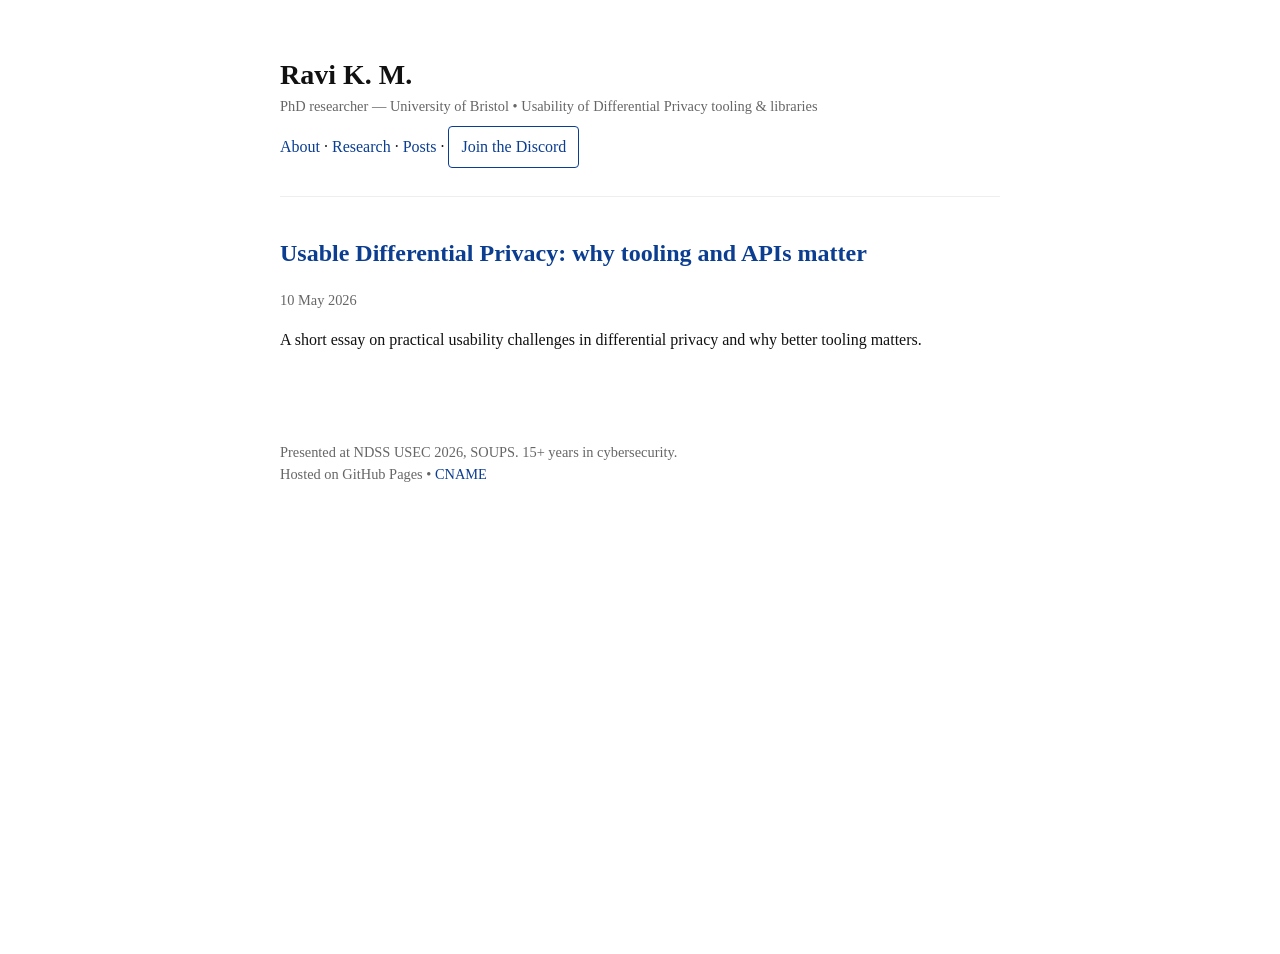
==== index.html @ 054b1d30 "Publish expanded content: research page and blog post" ====
<!doctype html>
<html lang="en">
<head>
  <meta charset="utf-8">
  <meta name="viewport" content="width=device-width,initial-scale=1">
  <title>Ravi K. M. — Privability Works</title>
  <link rel="stylesheet" href="/style.css">
</head>
<body>
  <div class="container">
    <header class="header">
      <div>
        <h1>Ravi K. M.</h1>
        <div class="meta">PhD researcher — University of Bristol • Usability of Differential Privacy tooling & libraries</div>
        <nav>
          <a href="/about.html">About</a> · <a href="/research.html">Research</a> · <a href="/posts/">Posts</a> · <a class="button" href="https://discord.gg/Y8wq6J8RS">Join the Discord</a>
        </nav>
      </div>
    </header>

    <section class="post-list">
      <article class="post">
        <a href="/posts/2026-05-10-usable-differential-privacy.html"><h2>Usable Differential Privacy: why tooling and APIs matter</h2></a>
        <div class="meta">10 May 2026</div>
        <p>A short essay on practical usability challenges in differential privacy and why better tooling matters.</p>
      </article>
    </section>

    <footer class="footer">
      <div>Presented at NDSS USEC 2026, SOUPS. 15+ years in cybersecurity.</div>
      <div>Hosted on GitHub Pages • <a href="/CNAME">CNAME</a></div>
    </footer>
  </div>
</body>
</html>
---- style.css ----
:root{--bg:#fff;--fg:#111;--accent:#0b3d91}
*{box-sizing:border-box}
html,body{height:100%}
body{font-family: Georgia, 'Times New Roman', serif;margin:0;color:var(--fg);background:var(--bg);line-height:1.5}
.container{max-width:760px;margin:6vh auto;padding:0 20px}
.header{display:flex;align-items:baseline;gap:20px}
h1{font-size:28px;margin:0}
nav{margin-top:8px}
a{color:var(--accent);text-decoration:none}
.post-list{margin-top:28px}
.post{padding:18px 0;border-top:1px solid #eee}
.meta{color:#666;font-size:0.9rem}
.footer{margin-top:56px;color:#666;font-size:0.9rem}
.button{display:inline-block;padding:8px 12px;border:1px solid var(--accent);color:var(--accent);border-radius:4px}
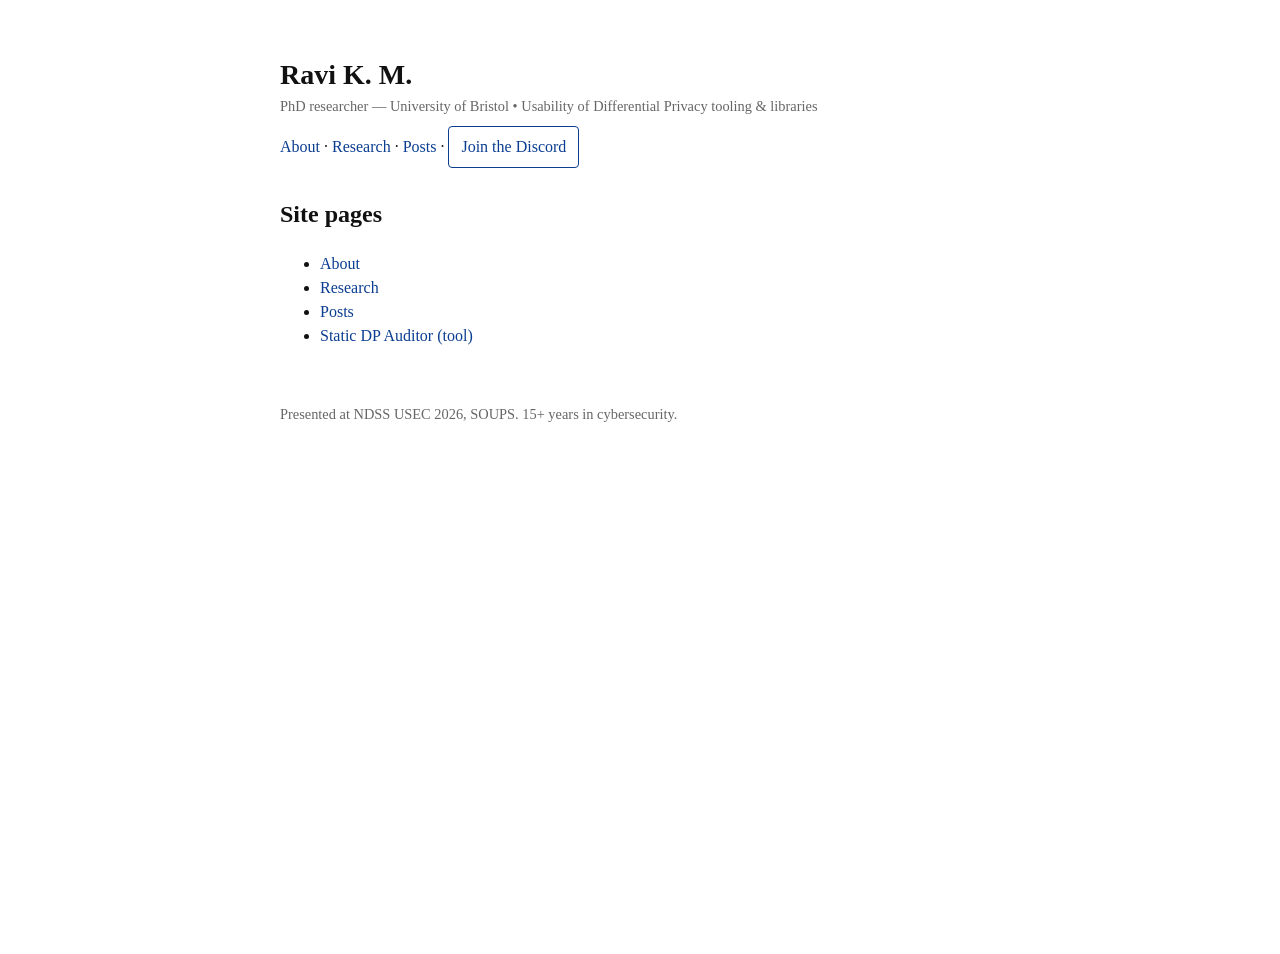
==== commit bb8e793e: "Remove GitHub Pages CNAME footer; add pages index; rename SAPT page to Static DP Auditor and update " ====
--- a/index.html
+++ b/index.html
@@ -13,23 +13,23 @@
         <h1>Ravi K. M.</h1>
         <div class="meta">PhD researcher — University of Bristol • Usability of Differential Privacy tooling & libraries</div>
         <nav>
-          <a href="/about.html">About</a> · <a href="/research.html">Research</a> · <a href="/posts/">Posts</a> · <a class="button" href="https://discord.gg/Y8wq6J8RS">Join the Discord</a>
+          <a href="/about.html">About</a> · <a href="/research.html">Research</a> · <a href="/posts/">Posts</a> · <a class="button" href="https://discord.gg/bbJQppWjr">Join the Discord</a>
         </nav>
       </div>
     </header>
 
     <section class="post-list">
-      <article class="post">
-        <a href="/posts/2026-05-10-usable-differential-privacy.html"><h2>Usable Differential Privacy: why tooling and APIs matter</h2></a>
-        <div class="meta">10 May 2026</div>
-        <p>A short essay on practical usability challenges in differential privacy and why better tooling matters.</p>
-      </article>
+      <h2>Site pages</h2>
+      <ul>
+        <li><a href="/about.html">About</a></li>
+        <li><a href="/research.html">Research</a></li>
+        <li><a href="/posts/">Posts</a></li>
+        <li><a href="/posts/static-dp-auditor.html">Static DP Auditor (tool)</a></li>
+      </ul>
     </section>
 
     <footer class="footer">
-      <div>Presented at NDSS USEC 2026, SOUPS. 15+ years in cybersecurity.</div>
-      <div>Hosted on GitHub Pages • <a href="/CNAME">CNAME</a></div>
-    </footer>
+      <div>Presented at NDSS USEC 2026, SOUPS. 15+ years in cybersecurity.</div></footer>
   </div>
 </body>
 </html>
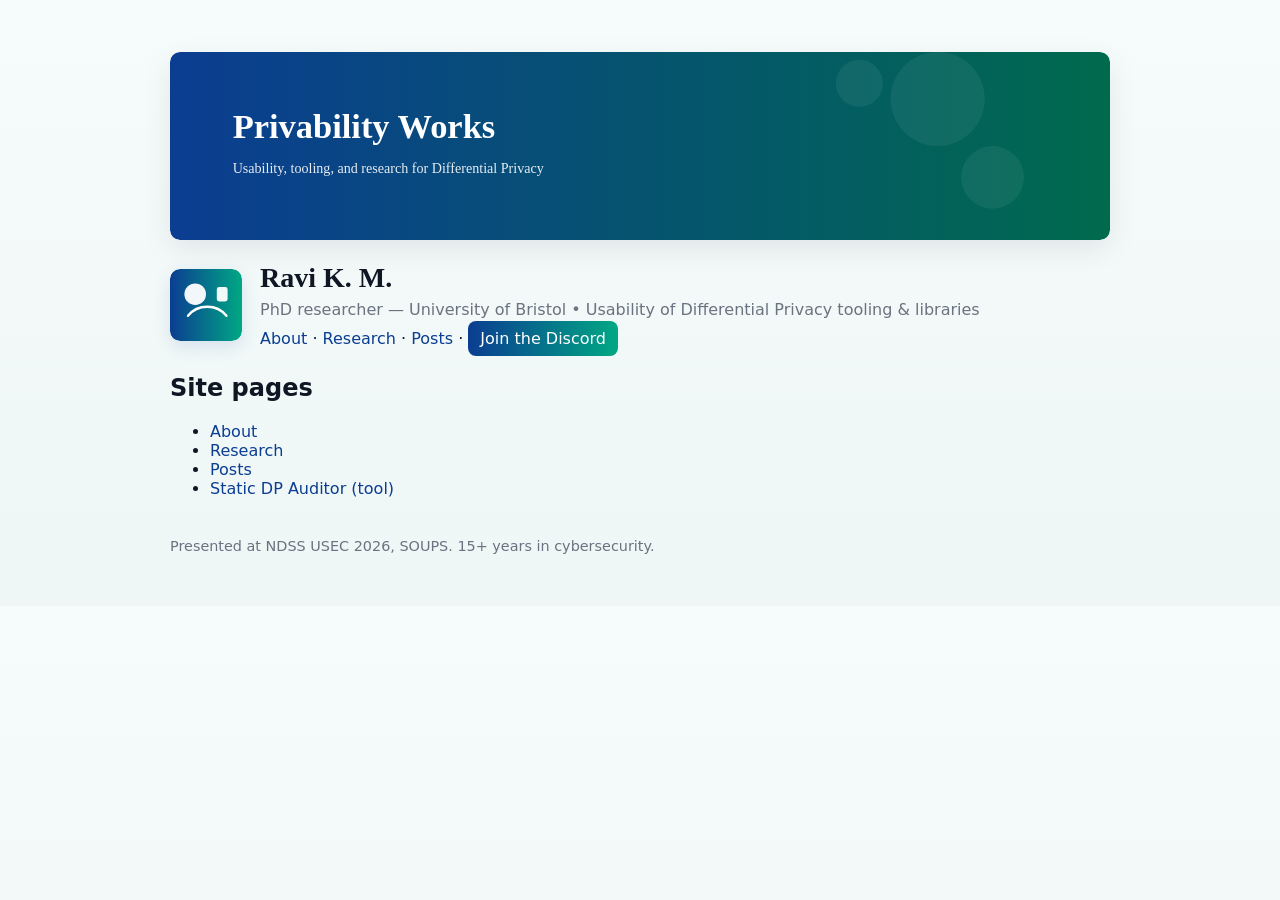
==== commit 909d09bc: "Beautify site: colorful theme, banner, DP icon, and layout improvements" ====
--- a/index.html
+++ b/index.html
@@ -8,7 +8,9 @@
 </head>
 <body>
   <div class="container">
-    <header class="header">
+    <img class="banner" src="/assets/banner.svg" alt="Privability Works banner">
+<header class="header">
+  <img class="logo" src="/assets/dp-icon.svg" alt="DP icon">
       <div>
         <h1>Ravi K. M.</h1>
         <div class="meta">PhD researcher — University of Bristol • Usability of Differential Privacy tooling & libraries</div>
--- a/style.css
+++ b/style.css
@@ -1,14 +1,22 @@
-:root{--bg:#fff;--fg:#111;--accent:#0b3d91}
+:root{
+  --bg:#f6fbfb; --card:#ffffff; --text:#0f1724; --muted:#6b7280; --accent:#0b3d91; --accent-2:#00a884;
+}
 *{box-sizing:border-box}
-html,body{height:100%}
-body{font-family: Georgia, 'Times New Roman', serif;margin:0;color:var(--fg);background:var(--bg);line-height:1.5}
-.container{max-width:760px;margin:6vh auto;padding:0 20px}
-.header{display:flex;align-items:baseline;gap:20px}
-h1{font-size:28px;margin:0}
-nav{margin-top:8px}
+body{font-family:Inter, system-ui, -apple-system, 'Segoe UI', Roboto, 'Helvetica Neue', Arial; margin:0; background:linear-gradient(180deg,#f6fbfb 0%, #eef7f6 100%); color:var(--text);}
+.container{max-width:980px;margin:32px auto;padding:20px}
+.header{display:flex;align-items:center;gap:18px}
+.logo{width:72px;height:72px;border-radius:10px;box-shadow:0 6px 18px rgba(11,61,145,0.12)}
+h1{font-family:Georgia, 'Times New Roman', serif;font-size:28px;margin:0}
+.meta{color:var(--muted);margin-top:6px}
+nav{margin-top:10px}
 a{color:var(--accent);text-decoration:none}
-.post-list{margin-top:28px}
-.post{padding:18px 0;border-top:1px solid #eee}
-.meta{color:#666;font-size:0.9rem}
-.footer{margin-top:56px;color:#666;font-size:0.9rem}
-.button{display:inline-block;padding:8px 12px;border:1px solid var(--accent);color:var(--accent);border-radius:4px}
+.button{background:linear-gradient(90deg,var(--accent),var(--accent-2));color:#fff;padding:8px 12px;border-radius:8px;border:none;text-decoration:none}
+.post-list{margin-top:26px}
+.post{background:var(--card);border-radius:10px;padding:16px;margin:16px 0;box-shadow:0 8px 24px rgba(12,38,63,0.06)}
+.post h2{margin:0 0 6px 0}
+.meta-small{color:var(--muted);font-size:0.9rem}
+.footer{margin-top:40px;color:var(--muted);font-size:0.9rem}
+.banner{width:100%;border-radius:10px;overflow:hidden;box-shadow:0 10px 30px rgba(2,6,23,0.08);margin-bottom:18px}
+.grid{display:grid;grid-template-columns:1fr 300px;gap:20px}
+.card{background:var(--card);padding:16px;border-radius:10px;box-shadow:0 6px 18px rgba(2,6,23,0.04)}
+@media(max-width:900px){.grid{grid-template-columns:1fr} .logo{width:56px;height:56px}}
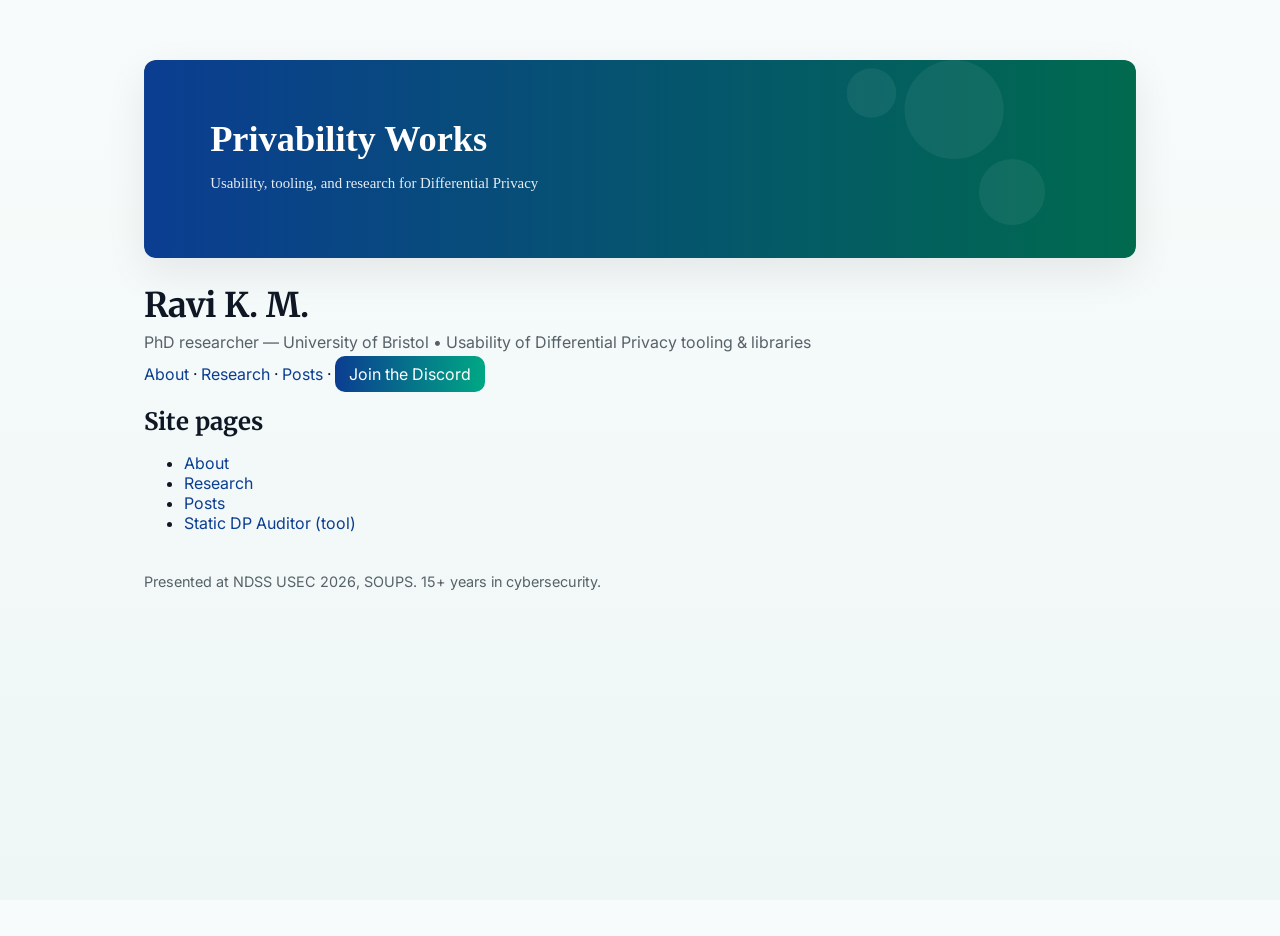
==== commit 87c15d30: "Add Google Fonts link to pages; remove dp-icon usages" ====
--- a/index.html
+++ b/index.html
@@ -4,14 +4,14 @@
   <meta charset="utf-8">
   <meta name="viewport" content="width=device-width,initial-scale=1">
   <title>Ravi K. M. — Privability Works</title>
+    <link href="https://fonts.googleapis.com/css2?family=Inter:wght@300;400;600;700&family=Merriweather:wght@300;400;700&display=swap" rel="stylesheet">
   <link rel="stylesheet" href="/style.css">
 </head>
 <body>
   <div class="container">
     <img class="banner" src="/assets/banner.svg" alt="Privability Works banner">
 <header class="header">
-  <img class="logo" src="/assets/dp-icon.svg" alt="DP icon">
-      <div>
+<div>
         <h1>Ravi K. M.</h1>
         <div class="meta">PhD researcher — University of Bristol • Usability of Differential Privacy tooling & libraries</div>
         <nav>
--- a/style.css
+++ b/style.css
@@ -1,22 +1,24 @@
-:root{
-  --bg:#f6fbfb; --card:#ffffff; --text:#0f1724; --muted:#6b7280; --accent:#0b3d91; --accent-2:#00a884;
-}
+:root{--bg:#f8fbfb;--card:#ffffff;--text:#0f1724;--muted:#576268;--accent:#0b3d91;--accent-2:#00a884}
 *{box-sizing:border-box}
-body{font-family:Inter, system-ui, -apple-system, 'Segoe UI', Roboto, 'Helvetica Neue', Arial; margin:0; background:linear-gradient(180deg,#f6fbfb 0%, #eef7f6 100%); color:var(--text);}
-.container{max-width:980px;margin:32px auto;padding:20px}
-.header{display:flex;align-items:center;gap:18px}
-.logo{width:72px;height:72px;border-radius:10px;box-shadow:0 6px 18px rgba(11,61,145,0.12)}
-h1{font-family:Georgia, 'Times New Roman', serif;font-size:28px;margin:0}
+html,body{height:100%}
+body{font-family:'Inter', system-ui, -apple-system, 'Segoe UI', Roboto, Arial; margin:0; background:linear-gradient(180deg,#f8fbfb 0%, #eef7f6 100%); color:var(--text); -webkit-font-smoothing:antialiased}
+.container{max-width:1040px;margin:36px auto;padding:24px}
+.banner{width:100%;border-radius:12px;overflow:hidden;box-shadow:0 14px 40px rgba(2,6,23,0.08);margin-bottom:22px}
+.header{display:flex;align-items:flex-start;gap:18px}
+h1,h2,h3{font-family:'Merriweather', Georgia, 'Times New Roman', serif;margin:0}
+h1{font-size:34px}
 .meta{color:var(--muted);margin-top:6px}
-nav{margin-top:10px}
+nav{margin-top:12px}
 a{color:var(--accent);text-decoration:none}
-.button{background:linear-gradient(90deg,var(--accent),var(--accent-2));color:#fff;padding:8px 12px;border-radius:8px;border:none;text-decoration:none}
-.post-list{margin-top:26px}
-.post{background:var(--card);border-radius:10px;padding:16px;margin:16px 0;box-shadow:0 8px 24px rgba(12,38,63,0.06)}
+.button{background:linear-gradient(90deg,var(--accent),var(--accent-2));color:#fff;padding:8px 14px;border-radius:10px;border:none;text-decoration:none}
+.grid{display:grid;grid-template-columns:1fr 320px;gap:26px}
+.card{background:var(--card);padding:18px;border-radius:12px;box-shadow:0 10px 30px rgba(2,6,23,0.04)}
+.post-list{margin-top:22px}
+.post{background:transparent;border-radius:10px;padding:14px;margin:14px 0;transition:transform .22s ease, box-shadow .22s ease}
+.post:hover{transform:translateY(-6px);box-shadow:0 18px 40px rgba(2,6,23,0.08)}
 .post h2{margin:0 0 6px 0}
-.meta-small{color:var(--muted);font-size:0.9rem}
+.meta-small{color:var(--muted);font-size:0.95rem}
 .footer{margin-top:40px;color:var(--muted);font-size:0.9rem}
-.banner{width:100%;border-radius:10px;overflow:hidden;box-shadow:0 10px 30px rgba(2,6,23,0.08);margin-bottom:18px}
-.grid{display:grid;grid-template-columns:1fr 300px;gap:20px}
-.card{background:var(--card);padding:16px;border-radius:10px;box-shadow:0 6px 18px rgba(2,6,23,0.04)}
-@media(max-width:900px){.grid{grid-template-columns:1fr} .logo{width:56px;height:56px}}
+.fade-in{animation:fadeIn .6s ease both}
+@keyframes fadeIn{from{opacity:0;transform:translateY(6px)}to{opacity:1;transform:none}}
+@media(max-width:980px){.grid{grid-template-columns:1fr} h1{font-size:28px}}
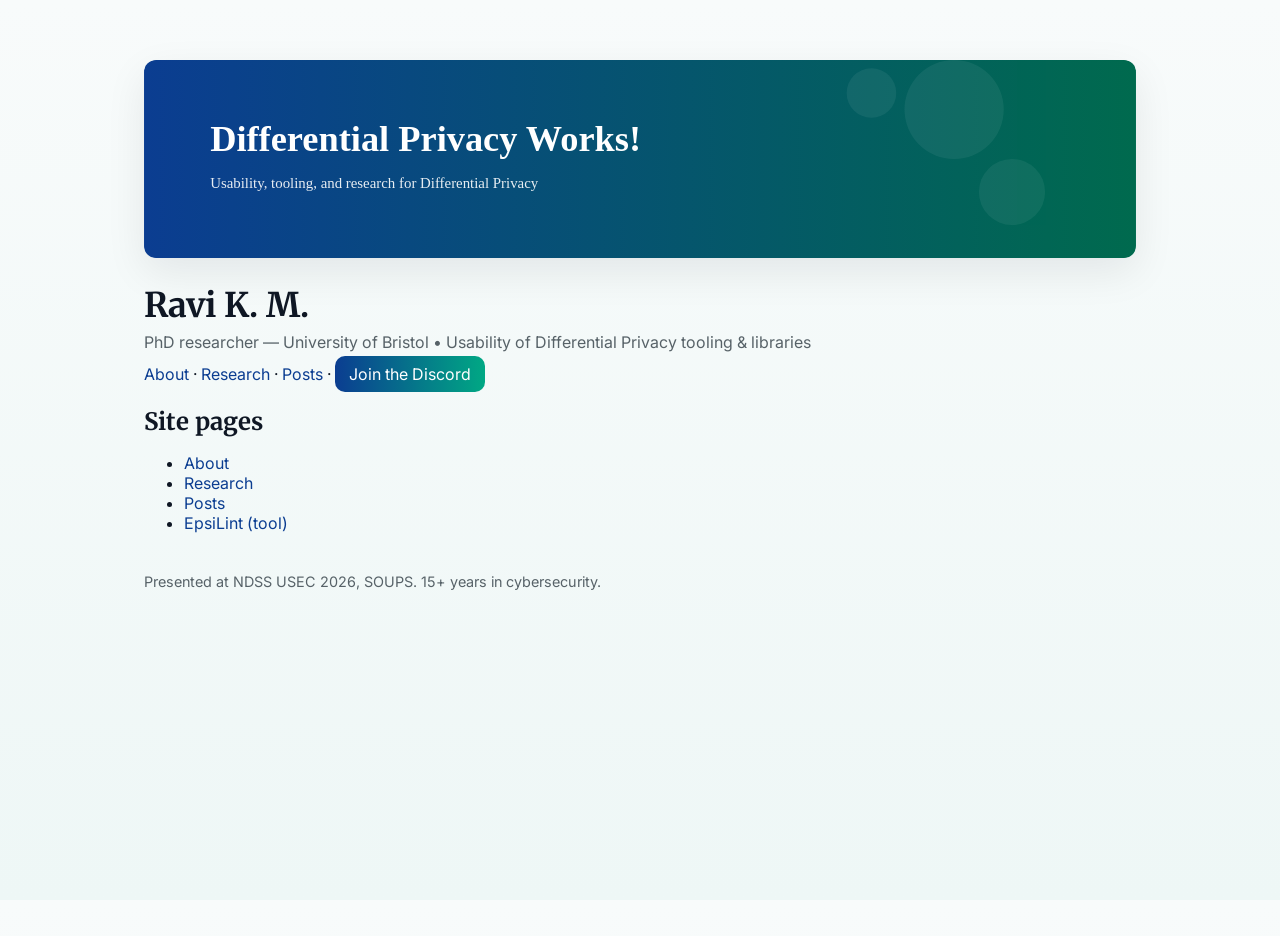
==== commit b0cd9b83: "Update index.html" ====
--- a/index.html
+++ b/index.html
@@ -26,7 +26,7 @@
         <li><a href="/about.html">About</a></li>
         <li><a href="/research.html">Research</a></li>
         <li><a href="/posts/">Posts</a></li>
-        <li><a href="/posts/static-dp-auditor.html">Static DP Auditor (tool)</a></li>
+        <li><a href="/posts/epsilint.html">EpsiLint (tool)</a></li>
       </ul>
     </section>
 
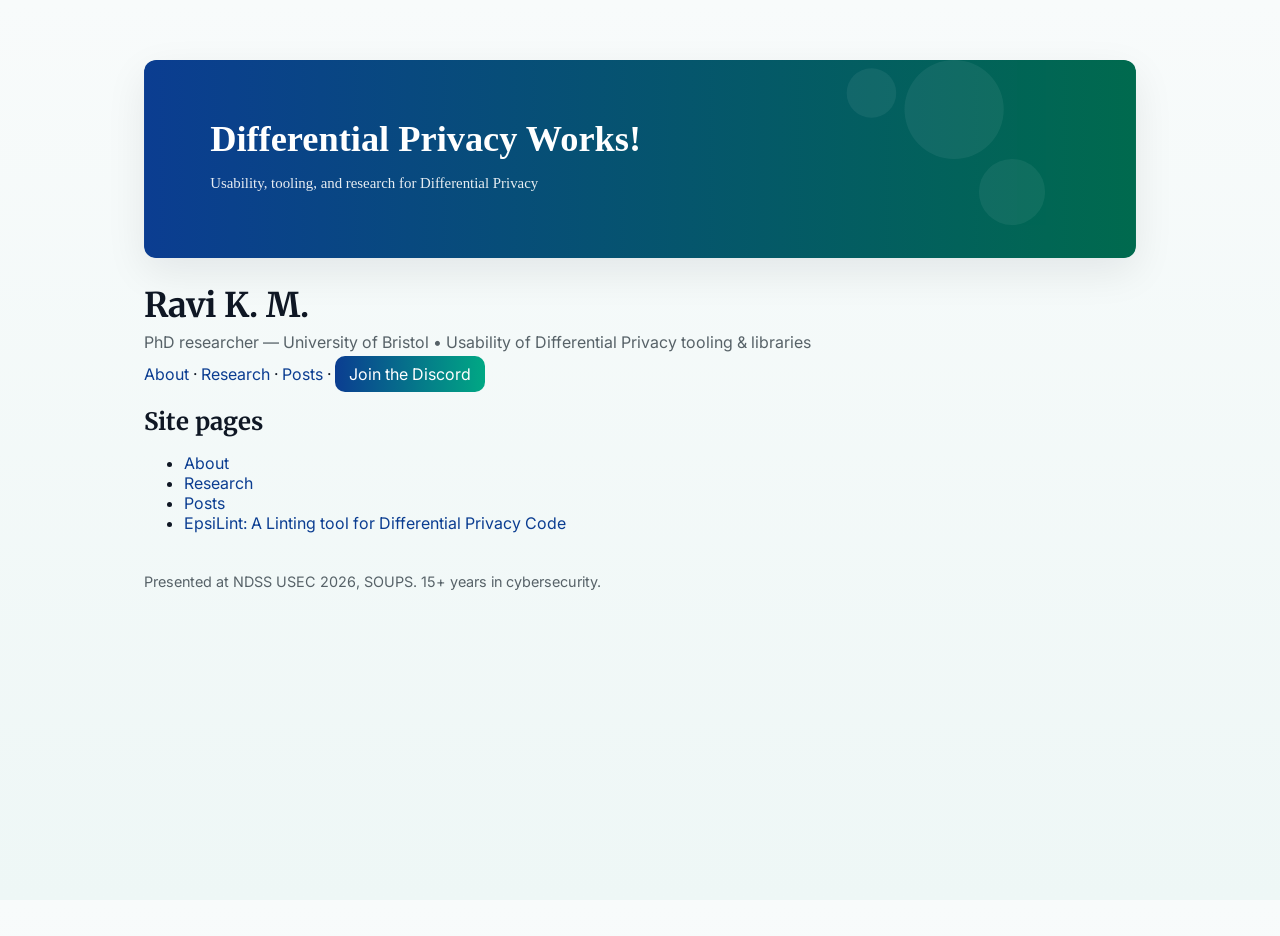
==== commit bf365fb2: "Update index.html" ====
--- a/index.html
+++ b/index.html
@@ -26,7 +26,7 @@
         <li><a href="/about.html">About</a></li>
         <li><a href="/research.html">Research</a></li>
         <li><a href="/posts/">Posts</a></li>
-        <li><a href="/posts/epsilint.html">EpsiLint (tool)</a></li>
+        <li><a href="/posts/epsilint.html">EpsiLint: A Linting tool for Differential Privacy Code</a></li>
       </ul>
     </section>
 
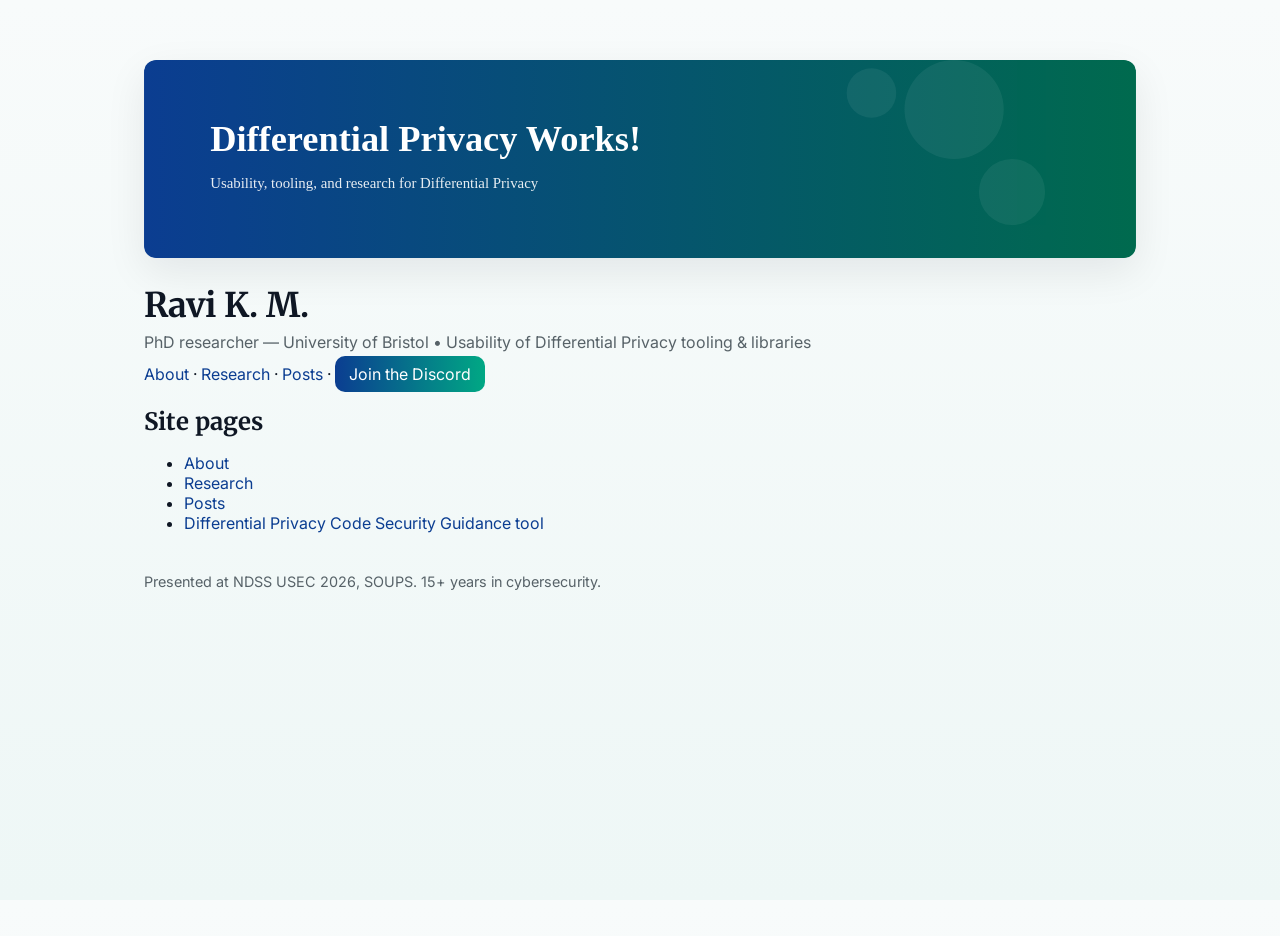
==== commit 42d0db21: "Update index.html" ====
--- a/index.html
+++ b/index.html
@@ -26,7 +26,7 @@
         <li><a href="/about.html">About</a></li>
         <li><a href="/research.html">Research</a></li>
         <li><a href="/posts/">Posts</a></li>
-        <li><a href="/posts/epsilint.html">EpsiLint: A Linting tool for Differential Privacy Code</a></li>
+        <li><a href="/posts/dp-advisor.html">Differential Privacy Code Security Guidance tool</a></li>
       </ul>
     </section>
 
